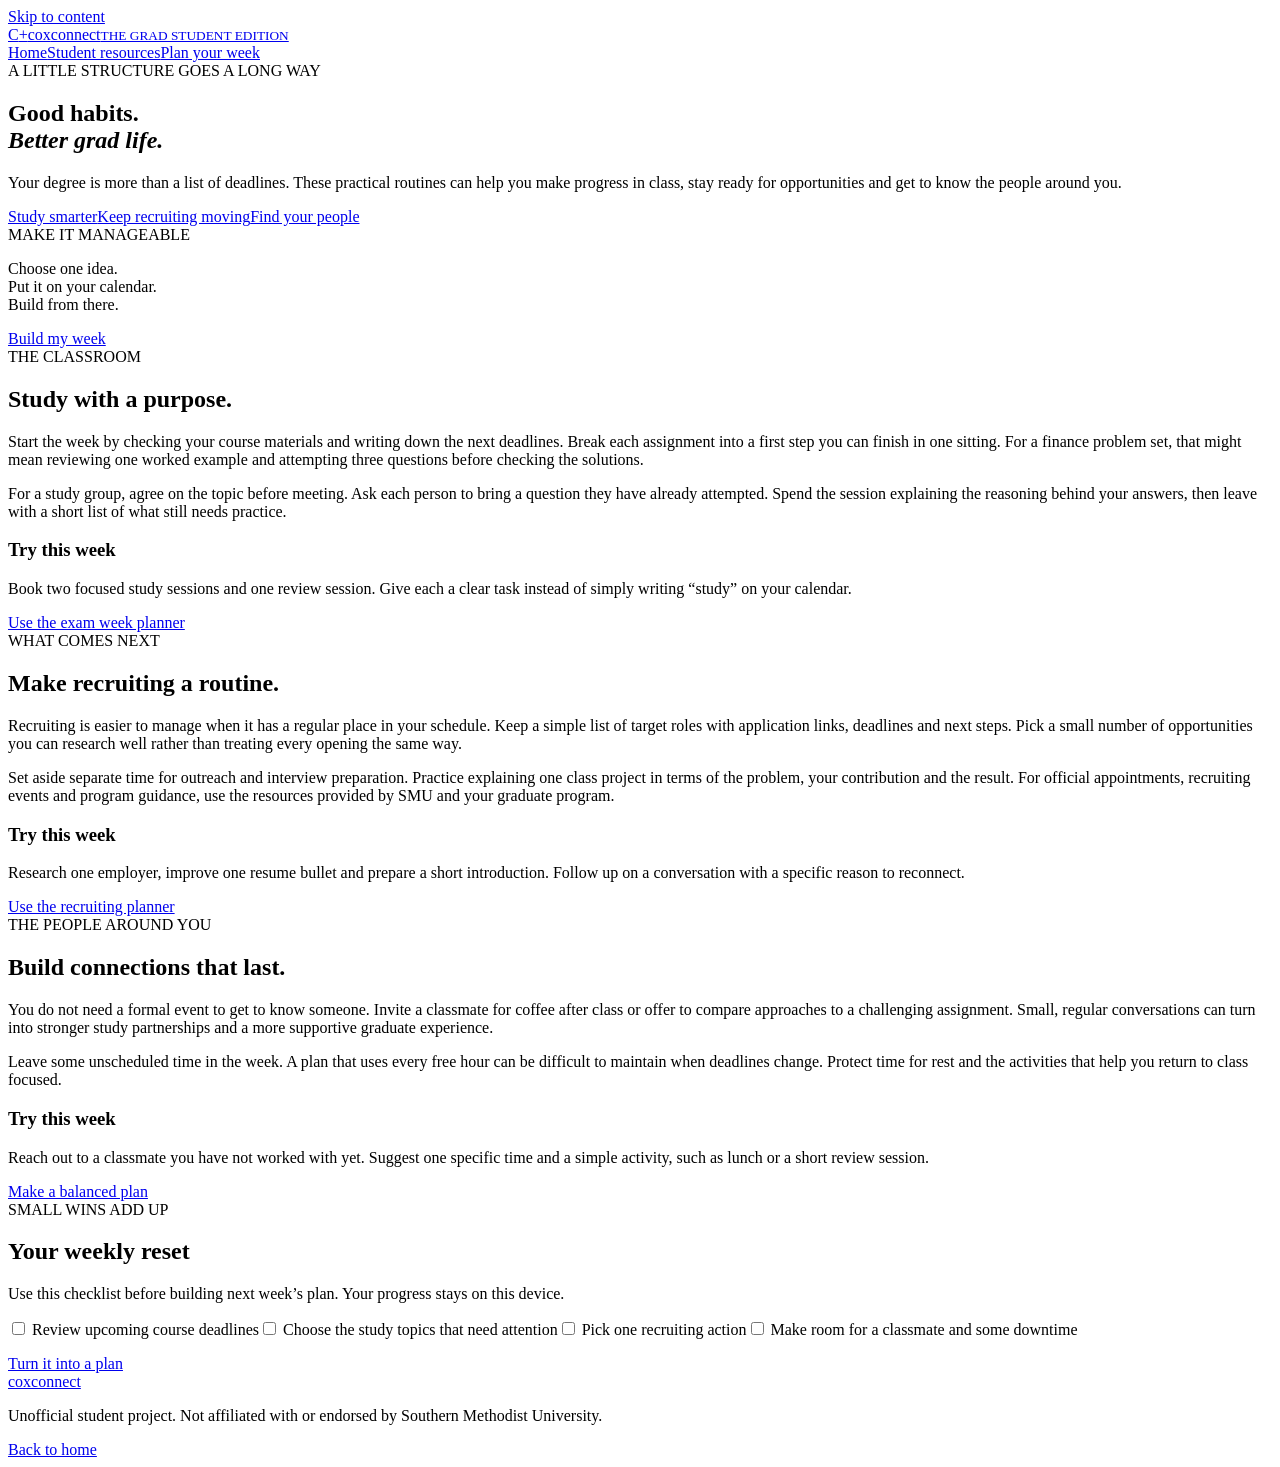
==== resources.html @ 71b13412 "Add student resources and weekly reset checklist Added a new HTML file for student resources with st" ====
<!doctype html><html lang="en"><head><meta charset="utf-8"><meta name="viewport" content="width=device-width,initial-scale=1"><meta name="description" content="Practical study, career and connection ideas for SMU Cox graduate students."><meta name="theme-color" content="#10263d"><title>Student Resources | Cox Connect</title><link rel="stylesheet" href="styles.css"><script src="app.js" defer></script></head><body><a class="skip" href="#main">Skip to content</a><header class="site-header"><a href="index.html" class="wordmark" aria-label="Cox Connect home"><span class="brand-icon" aria-hidden="true">C<span>+</span></span><span>cox<span class="brand-light">connect</span><small>THE GRAD STUDENT EDITION</small></span></a><nav aria-label="Main navigation"><a href="index.html">Home</a><a href="resources.html" aria-current="page">Student resources</a><a class="nav-cta" href="index.html#planner">Plan your week</a></nav></header><main id="main"><section class="resource-hero wrap"><span class="eyebrow">A LITTLE STRUCTURE GOES A LONG WAY</span><h1>Good habits.<br><em>Better grad life.</em></h1><p>Your degree is more than a list of deadlines. These practical routines can help you make progress in class, stay ready for opportunities and get to know the people around you.</p><div class="topic-links"><a href="#study">Study smarter</a><a href="#career">Keep recruiting moving</a><a href="#connect">Find your people</a></div></section><div class="wrap resource-content"><aside class="resource-sidebar"><span class="eyebrow">MAKE IT MANAGEABLE</span><p>Choose one idea.<br>Put it on your calendar.<br>Build from there.</p><a href="index.html#planner" class="button primary">Build my week</a></aside><div class="resource-articles"><article id="study"><span class="eyebrow">THE CLASSROOM</span><h2>Study with a purpose.</h2><p>Start the week by checking your course materials and writing down the next deadlines. Break each assignment into a first step you can finish in one sitting. For a finance problem set, that might mean reviewing one worked example and attempting three questions before checking the solutions.</p><p>For a study group, agree on the topic before meeting. Ask each person to bring a question they have already attempted. Spend the session explaining the reasoning behind your answers, then leave with a short list of what still needs practice.</p><div class="try-this"><h3>Try this week</h3><p>Book two focused study sessions and one review session. Give each a clear task instead of simply writing “study” on your calendar.</p><a href="index.html?preset=exams#planner">Use the exam week planner</a></div></article><article id="career"><span class="eyebrow">WHAT COMES NEXT</span><h2>Make recruiting a routine.</h2><p>Recruiting is easier to manage when it has a regular place in your schedule. Keep a simple list of target roles with application links, deadlines and next steps. Pick a small number of opportunities you can research well rather than treating every opening the same way.</p><p>Set aside separate time for outreach and interview preparation. Practice explaining one class project in terms of the problem, your contribution and the result. For official appointments, recruiting events and program guidance, use the resources provided by SMU and your graduate program.</p><div class="try-this"><h3>Try this week</h3><p>Research one employer, improve one resume bullet and prepare a short introduction. Follow up on a conversation with a specific reason to reconnect.</p><a href="index.html?preset=recruiting#planner">Use the recruiting planner</a></div></article><article id="connect"><span class="eyebrow">THE PEOPLE AROUND YOU</span><h2>Build connections that last.</h2><p>You do not need a formal event to get to know someone. Invite a classmate for coffee after class or offer to compare approaches to a challenging assignment. Small, regular conversations can turn into stronger study partnerships and a more supportive graduate experience.</p><p>Leave some unscheduled time in the week. A plan that uses every free hour can be difficult to maintain when deadlines change. Protect time for rest and the activities that help you return to class focused.</p><div class="try-this"><h3>Try this week</h3><p>Reach out to a classmate you have not worked with yet. Suggest one specific time and a simple activity, such as lunch or a short review session.</p><a href="index.html?preset=balanced#planner">Make a balanced plan</a></div></article><section class="resource-checklist" aria-labelledby="checklist-heading"><span class="eyebrow">SMALL WINS ADD UP</span><h2 id="checklist-heading">Your weekly reset</h2><p>Use this checklist before building next week’s plan. Your progress stays on this device.</p><div class="checklist-items"><label><input type="checkbox" data-reset-check="deadlines"> Review upcoming course deadlines</label><label><input type="checkbox" data-reset-check="study"> Choose the study topics that need attention</label><label><input type="checkbox" data-reset-check="career"> Pick one recruiting action</label><label><input type="checkbox" data-reset-check="people"> Make room for a classmate and some downtime</label></div><p id="checklist-progress" role="status"></p><a class="button primary" href="index.html#planner">Turn it into a plan</a></section></div></div></main><footer class="site-footer wrap"><a class="footer-brand" href="index.html">coxconnect</a><p>Unofficial student project. Not affiliated with or endorsed by Southern Methodist University.</p><a href="index.html">Back to home</a></footer><!-- CHATLING_EMBED --></body></html>
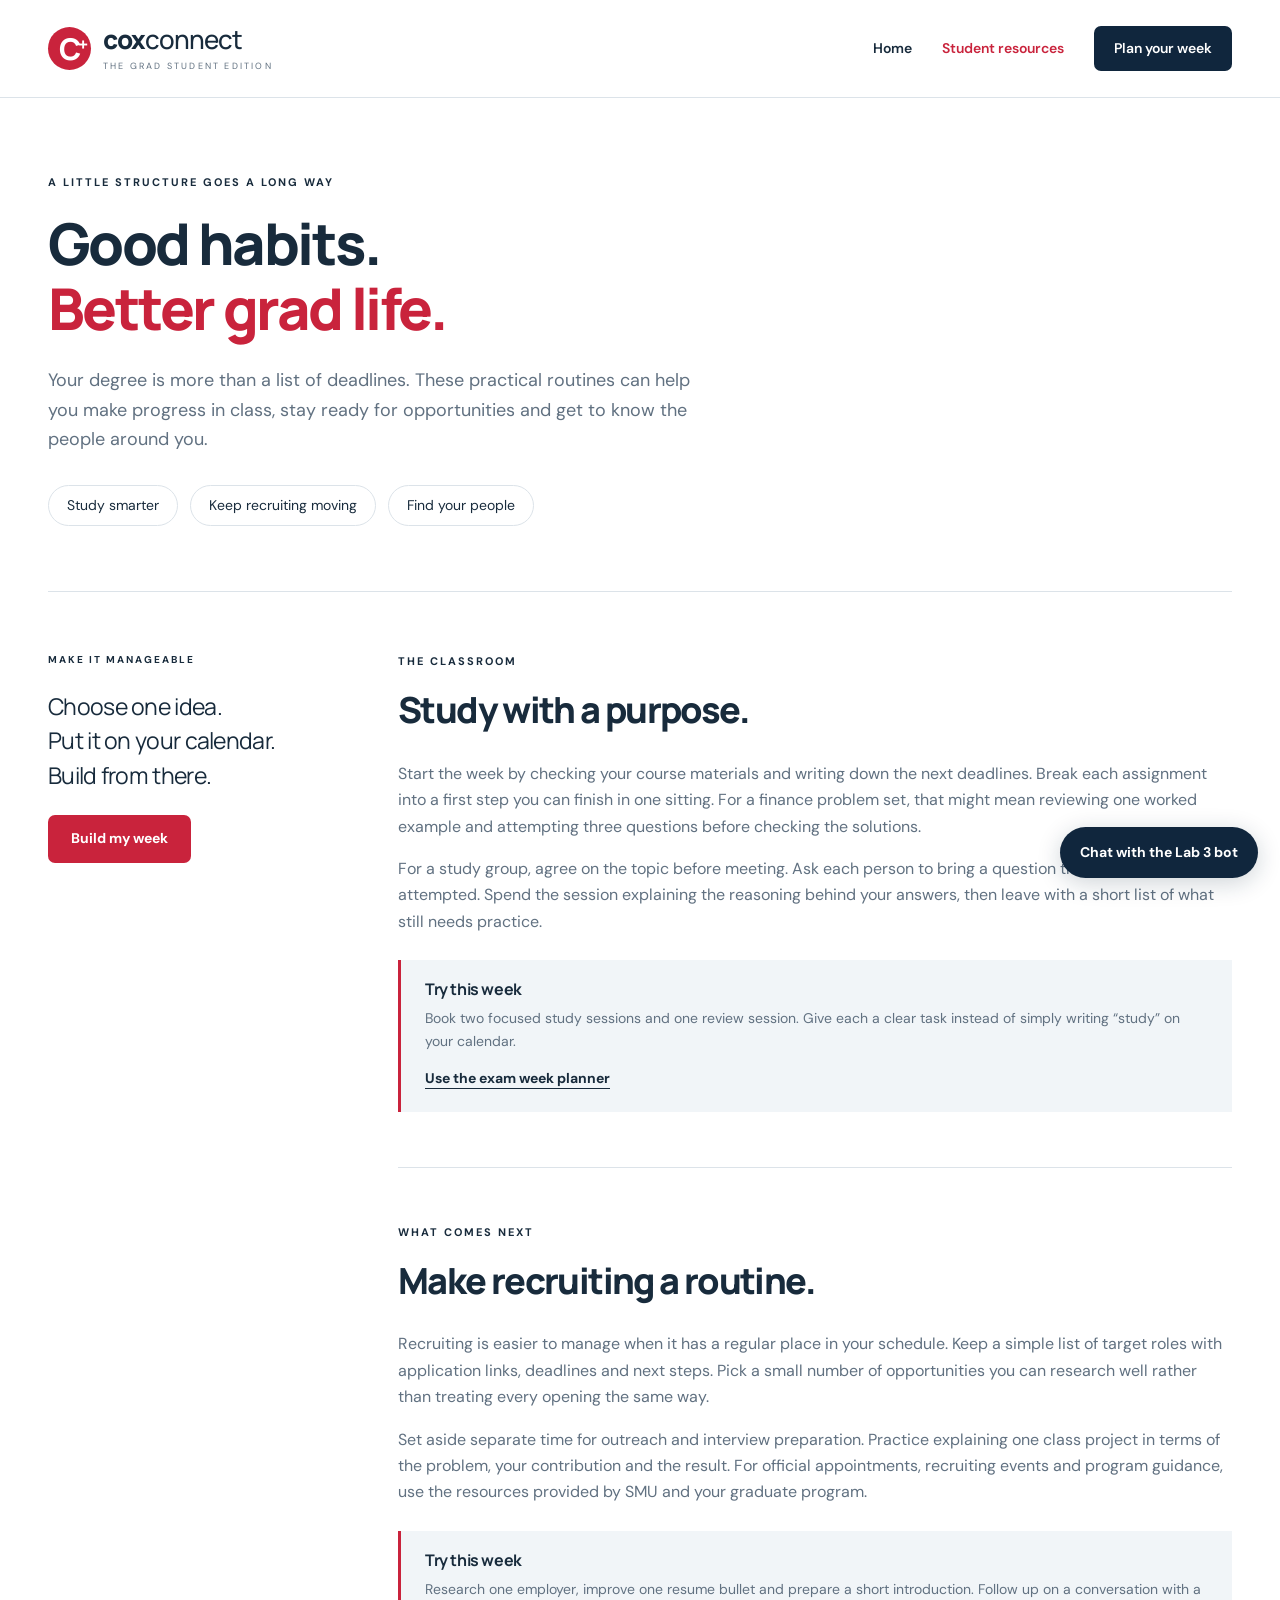
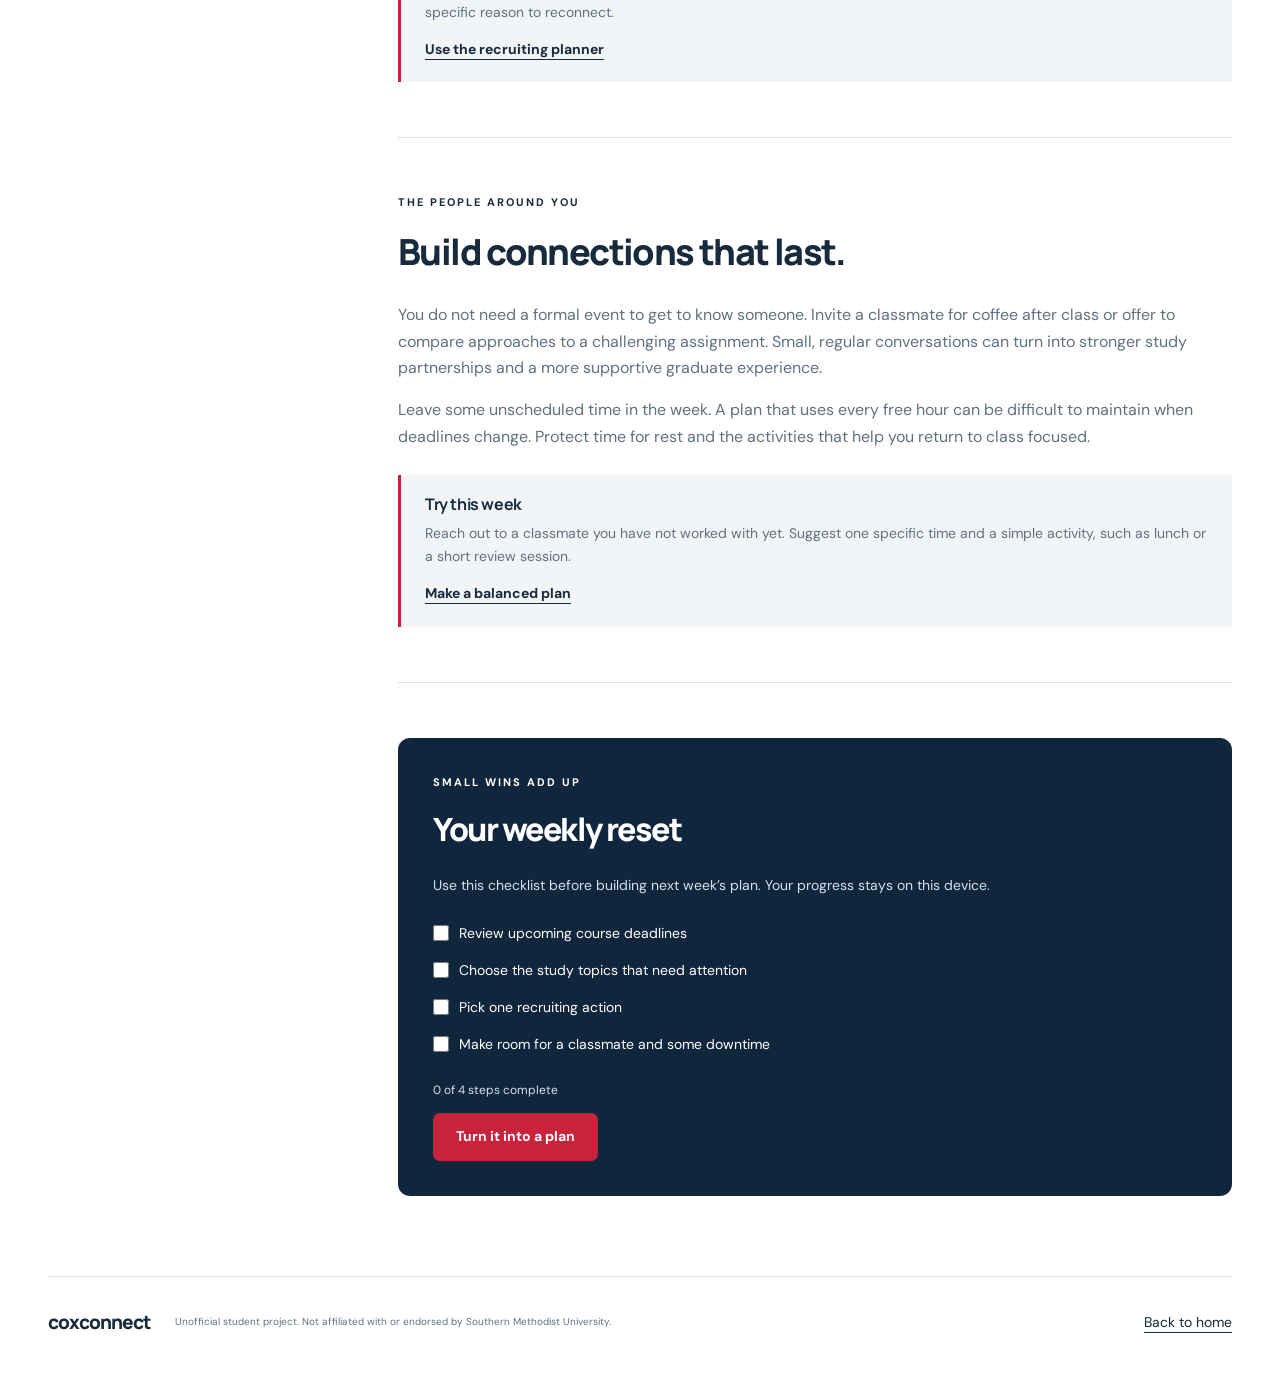
==== commit 5513bd77: "Refresh resource-page assets after chatbot integration" ====
--- a/resources.html
+++ b/resources.html
@@ -1 +1 @@
-<!doctype html><html lang="en"><head><meta charset="utf-8"><meta name="viewport" content="width=device-width,initial-scale=1"><meta name="description" content="Practical study, career and connection ideas for SMU Cox graduate students."><meta name="theme-color" content="#10263d"><title>Student Resources | Cox Connect</title><link rel="stylesheet" href="styles.css"><script src="app.js" defer></script></head><body><a class="skip" href="#main">Skip to content</a><header class="site-header"><a href="index.html" class="wordmark" aria-label="Cox Connect home"><span class="brand-icon" aria-hidden="true">C<span>+</span></span><span>cox<span class="brand-light">connect</span><small>THE GRAD STUDENT EDITION</small></span></a><nav aria-label="Main navigation"><a href="index.html">Home</a><a href="resources.html" aria-current="page">Student resources</a><a class="nav-cta" href="index.html#planner">Plan your week</a></nav></header><main id="main"><section class="resource-hero wrap"><span class="eyebrow">A LITTLE STRUCTURE GOES A LONG WAY</span><h1>Good habits.<br><em>Better grad life.</em></h1><p>Your degree is more than a list of deadlines. These practical routines can help you make progress in class, stay ready for opportunities and get to know the people around you.</p><div class="topic-links"><a href="#study">Study smarter</a><a href="#career">Keep recruiting moving</a><a href="#connect">Find your people</a></div></section><div class="wrap resource-content"><aside class="resource-sidebar"><span class="eyebrow">MAKE IT MANAGEABLE</span><p>Choose one idea.<br>Put it on your calendar.<br>Build from there.</p><a href="index.html#planner" class="button primary">Build my week</a></aside><div class="resource-articles"><article id="study"><span class="eyebrow">THE CLASSROOM</span><h2>Study with a purpose.</h2><p>Start the week by checking your course materials and writing down the next deadlines. Break each assignment into a first step you can finish in one sitting. For a finance problem set, that might mean reviewing one worked example and attempting three questions before checking the solutions.</p><p>For a study group, agree on the topic before meeting. Ask each person to bring a question they have already attempted. Spend the session explaining the reasoning behind your answers, then leave with a short list of what still needs practice.</p><div class="try-this"><h3>Try this week</h3><p>Book two focused study sessions and one review session. Give each a clear task instead of simply writing “study” on your calendar.</p><a href="index.html?preset=exams#planner">Use the exam week planner</a></div></article><article id="career"><span class="eyebrow">WHAT COMES NEXT</span><h2>Make recruiting a routine.</h2><p>Recruiting is easier to manage when it has a regular place in your schedule. Keep a simple list of target roles with application links, deadlines and next steps. Pick a small number of opportunities you can research well rather than treating every opening the same way.</p><p>Set aside separate time for outreach and interview preparation. Practice explaining one class project in terms of the problem, your contribution and the result. For official appointments, recruiting events and program guidance, use the resources provided by SMU and your graduate program.</p><div class="try-this"><h3>Try this week</h3><p>Research one employer, improve one resume bullet and prepare a short introduction. Follow up on a conversation with a specific reason to reconnect.</p><a href="index.html?preset=recruiting#planner">Use the recruiting planner</a></div></article><article id="connect"><span class="eyebrow">THE PEOPLE AROUND YOU</span><h2>Build connections that last.</h2><p>You do not need a formal event to get to know someone. Invite a classmate for coffee after class or offer to compare approaches to a challenging assignment. Small, regular conversations can turn into stronger study partnerships and a more supportive graduate experience.</p><p>Leave some unscheduled time in the week. A plan that uses every free hour can be difficult to maintain when deadlines change. Protect time for rest and the activities that help you return to class focused.</p><div class="try-this"><h3>Try this week</h3><p>Reach out to a classmate you have not worked with yet. Suggest one specific time and a simple activity, such as lunch or a short review session.</p><a href="index.html?preset=balanced#planner">Make a balanced plan</a></div></article><section class="resource-checklist" aria-labelledby="checklist-heading"><span class="eyebrow">SMALL WINS ADD UP</span><h2 id="checklist-heading">Your weekly reset</h2><p>Use this checklist before building next week’s plan. Your progress stays on this device.</p><div class="checklist-items"><label><input type="checkbox" data-reset-check="deadlines"> Review upcoming course deadlines</label><label><input type="checkbox" data-reset-check="study"> Choose the study topics that need attention</label><label><input type="checkbox" data-reset-check="career"> Pick one recruiting action</label><label><input type="checkbox" data-reset-check="people"> Make room for a classmate and some downtime</label></div><p id="checklist-progress" role="status"></p><a class="button primary" href="index.html#planner">Turn it into a plan</a></section></div></div></main><footer class="site-footer wrap"><a class="footer-brand" href="index.html">coxconnect</a><p>Unofficial student project. Not affiliated with or endorsed by Southern Methodist University.</p><a href="index.html">Back to home</a></footer><!-- CHATLING_EMBED --></body></html>
+<!doctype html><html lang="en"><head><meta charset="utf-8"><meta name="viewport" content="width=device-width,initial-scale=1"><meta name="description" content="Practical study, career and connection ideas for SMU Cox graduate students."><meta name="theme-color" content="#10263d"><title>Student Resources | Cox Connect</title><link rel="stylesheet" href="styles.css?v=2"><script src="app.js?v=2" defer></script></head><body><a class="skip" href="#main">Skip to content</a><header class="site-header"><a href="index.html" class="wordmark" aria-label="Cox Connect home"><span class="brand-icon" aria-hidden="true">C<span>+</span></span><span>cox<span class="brand-light">connect</span><small>THE GRAD STUDENT EDITION</small></span></a><nav aria-label="Main navigation"><a href="index.html">Home</a><a href="resources.html" aria-current="page">Student resources</a><a class="nav-cta" href="index.html#planner">Plan your week</a></nav></header><main id="main"><section class="resource-hero wrap"><span class="eyebrow">A LITTLE STRUCTURE GOES A LONG WAY</span><h1>Good habits.<br><em>Better grad life.</em></h1><p>Your degree is more than a list of deadlines. These practical routines can help you make progress in class, stay ready for opportunities and get to know the people around you.</p><div class="topic-links"><a href="#study">Study smarter</a><a href="#career">Keep recruiting moving</a><a href="#connect">Find your people</a></div></section><div class="wrap resource-content"><aside class="resource-sidebar"><span class="eyebrow">MAKE IT MANAGEABLE</span><p>Choose one idea.<br>Put it on your calendar.<br>Build from there.</p><a href="index.html#planner" class="button primary">Build my week</a></aside><div class="resource-articles"><article id="study"><span class="eyebrow">THE CLASSROOM</span><h2>Study with a purpose.</h2><p>Start the week by checking your course materials and writing down the next deadlines. Break each assignment into a first step you can finish in one sitting. For a finance problem set, that might mean reviewing one worked example and attempting three questions before checking the solutions.</p><p>For a study group, agree on the topic before meeting. Ask each person to bring a question they have already attempted. Spend the session explaining the reasoning behind your answers, then leave with a short list of what still needs practice.</p><div class="try-this"><h3>Try this week</h3><p>Book two focused study sessions and one review session. Give each a clear task instead of simply writing “study” on your calendar.</p><a href="index.html?preset=exams#planner">Use the exam week planner</a></div></article><article id="career"><span class="eyebrow">WHAT COMES NEXT</span><h2>Make recruiting a routine.</h2><p>Recruiting is easier to manage when it has a regular place in your schedule. Keep a simple list of target roles with application links, deadlines and next steps. Pick a small number of opportunities you can research well rather than treating every opening the same way.</p><p>Set aside separate time for outreach and interview preparation. Practice explaining one class project in terms of the problem, your contribution and the result. For official appointments, recruiting events and program guidance, use the resources provided by SMU and your graduate program.</p><div class="try-this"><h3>Try this week</h3><p>Research one employer, improve one resume bullet and prepare a short introduction. Follow up on a conversation with a specific reason to reconnect.</p><a href="index.html?preset=recruiting#planner">Use the recruiting planner</a></div></article><article id="connect"><span class="eyebrow">THE PEOPLE AROUND YOU</span><h2>Build connections that last.</h2><p>You do not need a formal event to get to know someone. Invite a classmate for coffee after class or offer to compare approaches to a challenging assignment. Small, regular conversations can turn into stronger study partnerships and a more supportive graduate experience.</p><p>Leave some unscheduled time in the week. A plan that uses every free hour can be difficult to maintain when deadlines change. Protect time for rest and the activities that help you return to class focused.</p><div class="try-this"><h3>Try this week</h3><p>Reach out to a classmate you have not worked with yet. Suggest one specific time and a simple activity, such as lunch or a short review session.</p><a href="index.html?preset=balanced#planner">Make a balanced plan</a></div></article><section class="resource-checklist" aria-labelledby="checklist-heading"><span class="eyebrow">SMALL WINS ADD UP</span><h2 id="checklist-heading">Your weekly reset</h2><p>Use this checklist before building next week’s plan. Your progress stays on this device.</p><div class="checklist-items"><label><input type="checkbox" data-reset-check="deadlines"> Review upcoming course deadlines</label><label><input type="checkbox" data-reset-check="study"> Choose the study topics that need attention</label><label><input type="checkbox" data-reset-check="career"> Pick one recruiting action</label><label><input type="checkbox" data-reset-check="people"> Make room for a classmate and some downtime</label></div><p id="checklist-progress" role="status"></p><a class="button primary" href="index.html#planner">Turn it into a plan</a></section></div></div></main><footer class="site-footer wrap"><a class="footer-brand" href="index.html">coxconnect</a><p>Unofficial student project. Not affiliated with or endorsed by Southern Methodist University.</p><a href="index.html">Back to home</a></footer><!-- CHATLING_EMBED --></body></html>
--- a/styles.css
+++ b/styles.css
@@ -0,0 +1,8 @@
+@import url('https://fonts.googleapis.com/css2?family=DM+Sans:wght@400;500;600;700&family=Manrope:wght@400;500;600;700;800&display=swap');
+:root{--navy:#10263d;--ink:#182b3c;--red:#c9233c;--muted:#617181;--line:#dce3e9;--soft:#f1f5f8;--blue:#4168a3;--green:#328176;--radius:18px}*{box-sizing:border-box}html{scroll-behavior:smooth;scroll-padding-top:104px}body{margin:0;color:var(--ink);background:#fff;font-family:'DM Sans',Arial,sans-serif;font-size:16px;line-height:1.65}button,input,select{font:inherit}button,a,input,select,summary{touch-action:manipulation}a{color:inherit;text-underline-offset:5px}button,a{ -webkit-tap-highlight-color:transparent}button{cursor:pointer}button:disabled{cursor:default}button:focus-visible,a:focus-visible,input:focus-visible,select:focus-visible,summary:focus-visible{outline:3px solid #e68a46;outline-offset:4px}h1,h2,h3,p{margin-top:0}h1,h2,h3{font-family:Manrope,Arial,sans-serif;line-height:1.13;letter-spacing:-.045em}h1{font-size:clamp(44px,4.5vw,76px);font-weight:800;margin-bottom:25px}h2{font-size:clamp(32px,3vw,48px);font-weight:800}h3{font-size:21px;letter-spacing:-.025em}em{font-style:normal;color:var(--red)}.wrap{width:min(1240px,calc(100% - 96px));margin:auto}.skip{position:fixed;top:-100px;left:16px;background:white;padding:12px;z-index:100}.skip:focus{top:10px}.site-header{display:flex;align-items:center;justify-content:space-between;padding:25px 48px;max-width:1440px;margin:auto;border-bottom:1px solid var(--line);gap:30px}.wordmark{display:flex;gap:12px;align-items:center;font-family:Manrope,sans-serif;font-size:26px;font-weight:800;text-decoration:none;letter-spacing:-1px;line-height:1.1}.brand-light{font-weight:500}.wordmark small{display:block;font:9px 'DM Sans',sans-serif;letter-spacing:2.2px;margin-top:6px;color:var(--muted)}.brand-icon{width:43px;height:43px;background:var(--red);color:white;border-radius:50%;position:relative;text-align:center;line-height:43px;font-size:30px}.brand-icon>span{font-size:18px;position:absolute;right:4px;top:-4px}.site-header nav{display:flex;align-items:center;gap:30px;font-size:14px;font-weight:600}.site-header nav a{text-decoration:none}.site-header nav a[aria-current]{color:var(--red)}.site-header nav .nav-cta{padding:11px 20px;background:var(--navy);color:white;border-radius:7px}.eyebrow{font-size:11px;letter-spacing:2px;font-weight:700;display:block;margin-bottom:20px}.tiny-line{display:inline-block;width:28px;height:2px;background:var(--red);vertical-align:middle;margin-right:10px}.hero{display:grid;grid-template-columns:1.02fr 1fr;align-items:center;gap:55px;padding-top:65px;padding-bottom:72px}.hero-copy>p{max-width:475px;font-size:18px;color:var(--muted);line-height:1.75}.hero-actions{display:flex;flex-wrap:wrap;gap:12px;margin:30px 0 18px}.button{display:inline-flex;align-items:center;justify-content:center;min-height:48px;padding:13px 22px;border-radius:7px;text-decoration:none;border:1px solid transparent;font-size:14px;font-weight:700;line-height:1.4;transition:background .2s,transform .2s}.button:hover{transform:translateY(-2px)}.primary{background:var(--red);color:#fff}.primary:hover{background:#ab1d33}.secondary{color:var(--navy);background:white;border-color:#ccd5df}.secondary:hover{background:var(--soft)}.hero-copy>p.micro,.micro{font-size:12px;line-height:1.6;color:var(--muted)}.hero-media{min-width:0}.video-frame{position:relative;aspect-ratio:1.06;min-height:350px;background:#192c3d;border-radius:120px 12px 12px 12px;overflow:hidden}video{width:100%;height:100%;object-fit:cover;position:absolute;inset:0}.video-shade{position:absolute;inset:0;background:linear-gradient(180deg,transparent 42%,#081b30aa)}.film-caption{position:absolute;bottom:22px;left:28px;color:white}.film-caption span{font-size:9px;letter-spacing:1.9px}.film-caption p{font-family:Manrope,sans-serif;font-size:30px;letter-spacing:-1.5px;margin:8px 0 0}.video-toggle{position:absolute;bottom:28px;right:22px;background:#ffffff1c;border:1px solid #ffffff66;color:white;border-radius:30px;font-size:11px;padding:6px 10px}.media-note{display:flex;justify-content:space-between;gap:10px;margin-top:16px;font-size:9px;letter-spacing:1px;color:var(--muted)}.media-note span:first-child{font-weight:700}.mission-band{background:var(--navy);color:white}.band-content{padding-top:30px;padding-bottom:30px;display:flex;align-items:center;gap:30px}.band-content h2{font-size:25px;margin:0;letter-spacing:-1px;white-space:nowrap}.band-content p{font-size:14px;color:#d0dbe5;margin:0;flex:1}.band-content a{font-size:13px;font-weight:600;white-space:nowrap}.pathways{padding-top:82px;padding-bottom:82px;display:grid;grid-template-columns:1.25fr 1fr 1fr 1fr;gap:35px}.section-intro .eyebrow{font-size:9px}.section-intro h2{font-size:31px}.pathway h3{font-size:19px;letter-spacing:-.6px;margin:20px 0 13px}.pathway p{font-size:14px;color:var(--muted);margin-bottom:16px}.pathway a{font-size:12px;font-weight:700}.path-symbol{font-size:31px;color:var(--red);line-height:1}.planner-section{background:var(--soft);padding:70px 0}.planner-heading{display:flex;justify-content:space-between;gap:50px;align-items:end;margin-bottom:35px}.planner-heading h2{margin-bottom:0}.planner-heading>p{max-width:380px;font-size:15px;color:var(--muted);margin-bottom:5px}.planner-layout{display:grid;grid-template-columns:340px 1fr;gap:24px;align-items:start}.planner-controls{background:white;border:1px solid var(--line);border-radius:12px;padding:26px}.control-top h3{font-size:20px;margin-bottom:6px}.local-badge{font-size:10px;color:var(--muted)}fieldset{border:none;padding:0;margin:24px 0}legend{font-size:12px;font-weight:700;margin-bottom:12px}label{font-size:12px;font-weight:600;display:block}input,select{border:1px solid #cbd5df;border-radius:6px;color:var(--ink);background:white;padding:10px;width:100%;margin-top:7px;font-size:14px;min-height:42px}select{appearance:none;background-image:url("data:image/svg+xml,%3Csvg xmlns='http://www.w3.org/2000/svg' width='12' height='8' viewBox='0 0 12 8'%3E%3Cpath d='m1 1 5 5 5-5' fill='none' stroke='%2310263d' stroke-width='1.5'/%3E%3C/svg%3E");background-repeat:no-repeat;background-position:right 12px center;padding-right:30px}.preset-group{display:flex;gap:5px}.preset-group button{background:white;border:1px solid var(--line);border-radius:5px;padding:9px 8px;font-size:11px;flex:1;color:var(--ink)}.preset-group button[aria-pressed=true]{background:var(--navy);border-color:var(--navy);color:white}.form-row{display:grid;grid-template-columns:1fr 1fr;gap:14px}.inline-label{display:flex;align-items:center;justify-content:space-between;gap:10px;margin:10px 0;font-size:11px}.inline-label input{width:65px;margin:0;padding:7px 8px}.category-dot{display:inline-block;width:7px;height:7px;border-radius:50%;margin-right:7px}.study{background:var(--red)}.career{background:var(--blue)}.connect{background:var(--green)}.full-width{width:100%;margin:22px 0 12px}.planner-controls .micro{font-size:10px;margin-bottom:0}.planner-results{min-width:0;background:white;border:1px solid var(--line);border-radius:12px;padding:26px}.results-top{display:flex;justify-content:space-between;gap:10px;align-items:center;margin-bottom:18px}.results-top h3{font-size:20px;margin:0}.plan-actions{display:flex;gap:12px}.plan-actions button{border:0;background:none;padding:0;color:var(--muted);font-size:11px;text-decoration:underline}.budget-summary{font-size:13px;min-height:42px}.budget-summary strong{font-family:Manrope,sans-serif}.budget-summary small{display:block;font-size:11px;color:var(--muted)}.capacity-track{height:5px;border-radius:5px;background:#e9eef2;margin:12px 0 20px;overflow:hidden}.capacity-track>span{display:block;height:100%;background:var(--navy);transition:width .3s}.capacity-track>span.overload{background:var(--red)}.legend{display:flex;gap:16px;font-size:10px;color:var(--muted);margin-bottom:17px}.week-grid{display:grid;grid-template-columns:repeat(2,minmax(0,1fr));gap:10px}.day{border:1px solid var(--line);border-radius:7px;padding:12px;min-width:0}.day-header{display:flex;align-items:center;justify-content:space-between;font-size:12px;margin-bottom:10px;gap:8px}.day-header h4{font-size:12px;margin:0}.day-header small{font-size:10px;color:var(--muted)}.day-header .overload-text{color:#ae2139;font-weight:700}.day:last-child{grid-column:1/-1}.session{position:relative;border-left:3px solid var(--red);background:#fcf3f5;border-radius:3px;padding:7px 24px 7px 7px;font-size:10px;line-height:1.5;margin-top:6px;overflow-wrap:anywhere}.session.career-session{border-color:var(--blue);background:#eff3fa}.session.connect-session{border-color:var(--green);background:#eff7f5}.session>label{display:flex;gap:6px;font-weight:500;font-size:10px;align-items:start;cursor:pointer}.session input{width:12px;height:12px;min-height:12px;margin:2px 0 0;flex-shrink:0;accent-color:var(--navy)}.session.done label span{text-decoration:line-through;opacity:.55}.session>button{position:absolute;right:4px;top:6px;border:0;color:#657280;background:transparent;font-size:15px;line-height:1;padding:2px}.empty-day{font-size:11px;color:var(--muted);margin:0;padding:10px 0}.plan-status{margin:17px 0 0;font-size:12px;color:var(--muted)}.plan-status.warning{color:#a52135}.edit-plan{margin-top:20px;border-top:1px solid var(--line);padding-top:15px}.edit-plan summary{font-size:12px;font-weight:700;cursor:pointer}.session-form{display:grid;grid-template-columns:1fr 1fr;gap:12px;margin-top:15px}.session-form .wide-field{grid-column:1/-1}.session-form button{font-size:12px;padding:8px}.planner-results>.micro{font-size:10px;margin:14px 0 0}.closer{padding-top:75px;padding-bottom:65px;display:flex;align-items:center;justify-content:space-between;gap:45px}.closer h2{font-size:36px;margin-bottom:16px}.closer p{max-width:600px;color:var(--muted);font-size:15px}.closer .button{white-space:nowrap}.feature-note{border-top:1px solid var(--line);padding-top:22px;padding-bottom:24px}.feature-note p{font-size:12px;max-width:850px;color:var(--muted);margin:0}.feature-note span{font-weight:700;color:var(--ink);display:block;margin-bottom:3px}.site-footer{display:flex;align-items:center;gap:25px;border-top:1px solid var(--line);padding-top:30px;padding-bottom:35px}.footer-brand{font-family:Manrope,sans-serif;font-weight:800;letter-spacing:-1px;text-decoration:none;font-size:19px}.site-footer p{font-size:10px;color:var(--muted);margin:0;flex:1}.site-footer>a:last-child{font-size:11px}.resource-hero{padding-top:75px;padding-bottom:65px;max-width:1240px}.resource-hero p{font-size:18px;color:var(--muted);max-width:650px}.topic-links{display:flex;flex-wrap:wrap;gap:12px;margin-top:30px}.topic-links a{border:1px solid var(--line);border-radius:30px;padding:8px 18px;font-size:12px;text-decoration:none}.topic-links a:hover{background:var(--soft)}.resource-content{display:grid;grid-template-columns:250px 1fr;gap:100px;border-top:1px solid var(--line);padding-top:60px;padding-bottom:80px}.resource-sidebar{position:sticky;top:35px;align-self:start}.resource-sidebar .eyebrow{font-size:10px}.resource-sidebar p{font-family:Manrope,sans-serif;font-size:23px;letter-spacing:-.7px;line-height:1.5}.resource-articles article{padding-bottom:55px;margin-bottom:55px;border-bottom:1px solid var(--line)}.resource-articles h2{font-size:36px}.resource-articles p{color:var(--muted);font-size:16px}.try-this{border-left:3px solid var(--red);background:var(--soft);padding:20px 24px;margin-top:25px}.try-this h3{font-size:16px;margin-bottom:9px}.try-this p{font-size:14px;margin-bottom:12px}.try-this a{font-size:12px;font-weight:700}.resource-checklist{background:var(--navy);color:white;padding:35px;border-radius:12px}.resource-checklist p{color:#d6e1eb;font-size:14px}.resource-checklist h2{font-size:32px}.checklist-items{margin:25px 0}.checklist-items label{display:flex;gap:10px;align-items:center;font-size:14px;margin:14px 0;font-weight:400;cursor:pointer}.checklist-items input{width:16px;height:16px;min-height:16px;margin:0;accent-color:var(--red)}#checklist-progress{font-size:12px}.storage-warning{color:#a52135}
+@media(min-width:1500px){.hero{padding-top:90px;padding-bottom:90px}.video-frame{aspect-ratio:1.1}.hero h1{font-size:76px}}@media(max-width:1100px){.wrap{width:calc(100% - 64px)}.site-header{padding:22px 32px}.hero{gap:30px}.hero h1{font-size:52px}.hero-copy>p{font-size:16px}.hero-actions .button{font-size:12px;padding:12px 15px}.pathways{grid-template-columns:1fr 1fr 1fr}.section-intro{grid-column:1/-1}.section-intro h2 br{display:none}.planner-layout{grid-template-columns:300px 1fr}.planner-controls,.planner-results{padding:20px}.week-grid{grid-template-columns:1fr}.day:last-child{grid-column:auto}.band-content{gap:20px}.band-content h2{font-size:23px}.band-content p{font-size:12px}.resource-content{gap:50px;grid-template-columns:220px 1fr}}
+@media(max-width:760px){.wrap{width:calc(100% - 40px)}.site-header{padding:18px 20px;flex-wrap:wrap;gap:18px}.wordmark{font-size:23px}.brand-icon{width:37px;height:37px;font-size:26px;line-height:37px}.site-header nav{width:100%;gap:20px;font-size:12px}.site-header nav .nav-cta{margin-left:auto;padding:9px 12px}.hero{grid-template-columns:1fr;padding-top:40px;padding-bottom:38px;gap:30px}.hero h1{font-size:clamp(43px,10vw,65px)}.hero-copy>p{max-width:95%}.video-frame{min-height:0;aspect-ratio:1.35;border-top-left-radius:90px}.film-caption p{font-size:25px}.media-note{font-size:8px;letter-spacing:.6px}.hero-actions .button{font-size:13px}.band-content{display:block;padding-top:28px;padding-bottom:28px}.band-content p{font-size:14px;margin:9px 0 14px}.pathways{grid-template-columns:1fr;padding-top:45px;padding-bottom:45px;gap:28px}.section-intro{grid-column:auto}.section-intro h2{margin-bottom:5px}.pathway{border-top:1px solid var(--line);padding-top:20px}.path-symbol{float:right}.pathway h3{margin-top:0}.pathway p{max-width:500px}.planner-section{padding:45px 0}.planner-heading{display:block}.planner-heading h2{font-size:38px}.planner-heading>p{margin:20px 0 0;max-width:500px}.planner-layout{grid-template-columns:1fr}.planner-controls{padding:24px}.planner-results{padding:20px}.week-grid{grid-template-columns:1fr 1fr}.day:last-child{grid-column:1/-1}.preset-group button{font-size:13px}.inline-label{font-size:13px}.planner-controls label,.planner-controls legend{font-size:13px}.planner-controls .micro,.planner-results>.micro{font-size:12px}.local-badge{font-size:11px}.closer{display:block;padding-top:45px;padding-bottom:40px}.closer h2{font-size:32px}.closer .button{margin-top:8px}.site-footer{flex-wrap:wrap;gap:16px}.site-footer p{flex-basis:100%;order:2}.resource-hero{padding-top:45px;padding-bottom:40px}.resource-hero p{font-size:16px}.resource-content{grid-template-columns:1fr;padding-top:35px;gap:40px}.resource-sidebar{position:static}.resource-sidebar p{font-size:22px}.resource-articles h2{font-size:31px}.resource-articles article{padding-bottom:35px;margin-bottom:35px}.resource-checklist{padding:25px}}
+@media(max-width:420px){.week-grid{grid-template-columns:1fr}.day:last-child{grid-column:auto}.hero-actions{flex-direction:column}.hero-actions .button{width:100%}.site-header nav{gap:14px;font-size:11px}.session>label{font-size:12px}.day-header h4{font-size:14px}.day-header small{font-size:12px}.legend{font-size:12px}.results-top h3{font-size:18px}.media-note{flex-wrap:wrap}.resource-checklist h2{font-size:28px}}@media(prefers-reduced-motion:reduce){html{scroll-behavior:auto}*{transition:none!important}}@media print{.site-header,.hero,.mission-band,.pathways,.planner-heading,.planner-controls,.closer,.feature-note,.site-footer,.plan-actions,.edit-plan,.legend,.planner-results>.micro,iframe,[id*=chatling]{display:none!important}.wrap{width:100%}.planner-section{padding:0;background:white}.planner-layout{display:block}.planner-results{border:none}.week-grid{grid-template-columns:1fr 1fr}.session{break-inside:avoid}.day{break-inside:avoid}.session>button{display:none}.planner-results:before{content:'Cox Connect weekly plan';display:block;font-size:28px;font-weight:700;margin-bottom:25px}.session>label{font-size:12px}.day-header h4{font-size:14px}}
+/* Readable controls at every screen size. */
+label,legend,.inline-label,.planner-controls label,.planner-controls legend{font-size:14px}.session>label,.day-header h4{font-size:14px}.day-header small,.empty-day,.plan-status,.budget-summary,.legend,.edit-plan summary,.preset-group button,.plan-actions button{font-size:13px}.session>label input{margin-top:4px}.session>button{font-size:18px}.planner-results>.micro,.planner-controls .micro{font-size:12px}.pathway a,.try-this a,.topic-links a,.site-footer>a:last-child{font-size:14px}.session-form button{font-size:14px}.legend{gap:12px}.video-toggle{font-size:12px}
+.chat-launcher{position:fixed;right:22px;bottom:22px;z-index:40;border:0;background:var(--navy);color:white;padding:14px 20px;border-radius:50px;box-shadow:0 5px 25px #10263d33;font-size:14px;font-weight:700}.chat-launcher span{display:inline-block;font-size:18px;margin-right:8px}.chat-panel{position:fixed;right:22px;bottom:84px;z-index:45;width:min(390px,calc(100vw - 28px));height:min(610px,calc(100dvh - 110px));background:white;border:1px solid var(--line);border-radius:14px;box-shadow:0 12px 60px #10263d30;overflow:hidden;display:flex;flex-direction:column}.chat-panel[hidden]{display:none}.chat-heading{background:var(--navy);color:white;display:flex;gap:10px;padding:14px 16px;align-items:start}.chat-heading h2{font-size:16px;letter-spacing:-.2px;margin:0 0 5px}.chat-heading p{font-size:11px;line-height:1.5;color:#d4dfeb;margin:0}.chat-heading>div{flex:1}.chat-close{background:transparent;border:0;color:white;font-size:25px;line-height:1;padding:0 2px}.chat-panel iframe{border:0;width:100%;height:100%;flex:1;min-height:0}.chat-fallback{font-size:11px;margin:0;padding:6px 12px;border-top:1px solid var(--line);text-align:center}.chat-launcher:hover{background:#1d3d5b}@media(max-width:480px){.chat-launcher{bottom:14px;right:14px;font-size:13px;padding:12px 16px}.chat-panel{bottom:74px;right:14px;height:min(610px,calc(100dvh - 90px))}}@media print{.chat-launcher,.chat-panel{display:none!important}}
